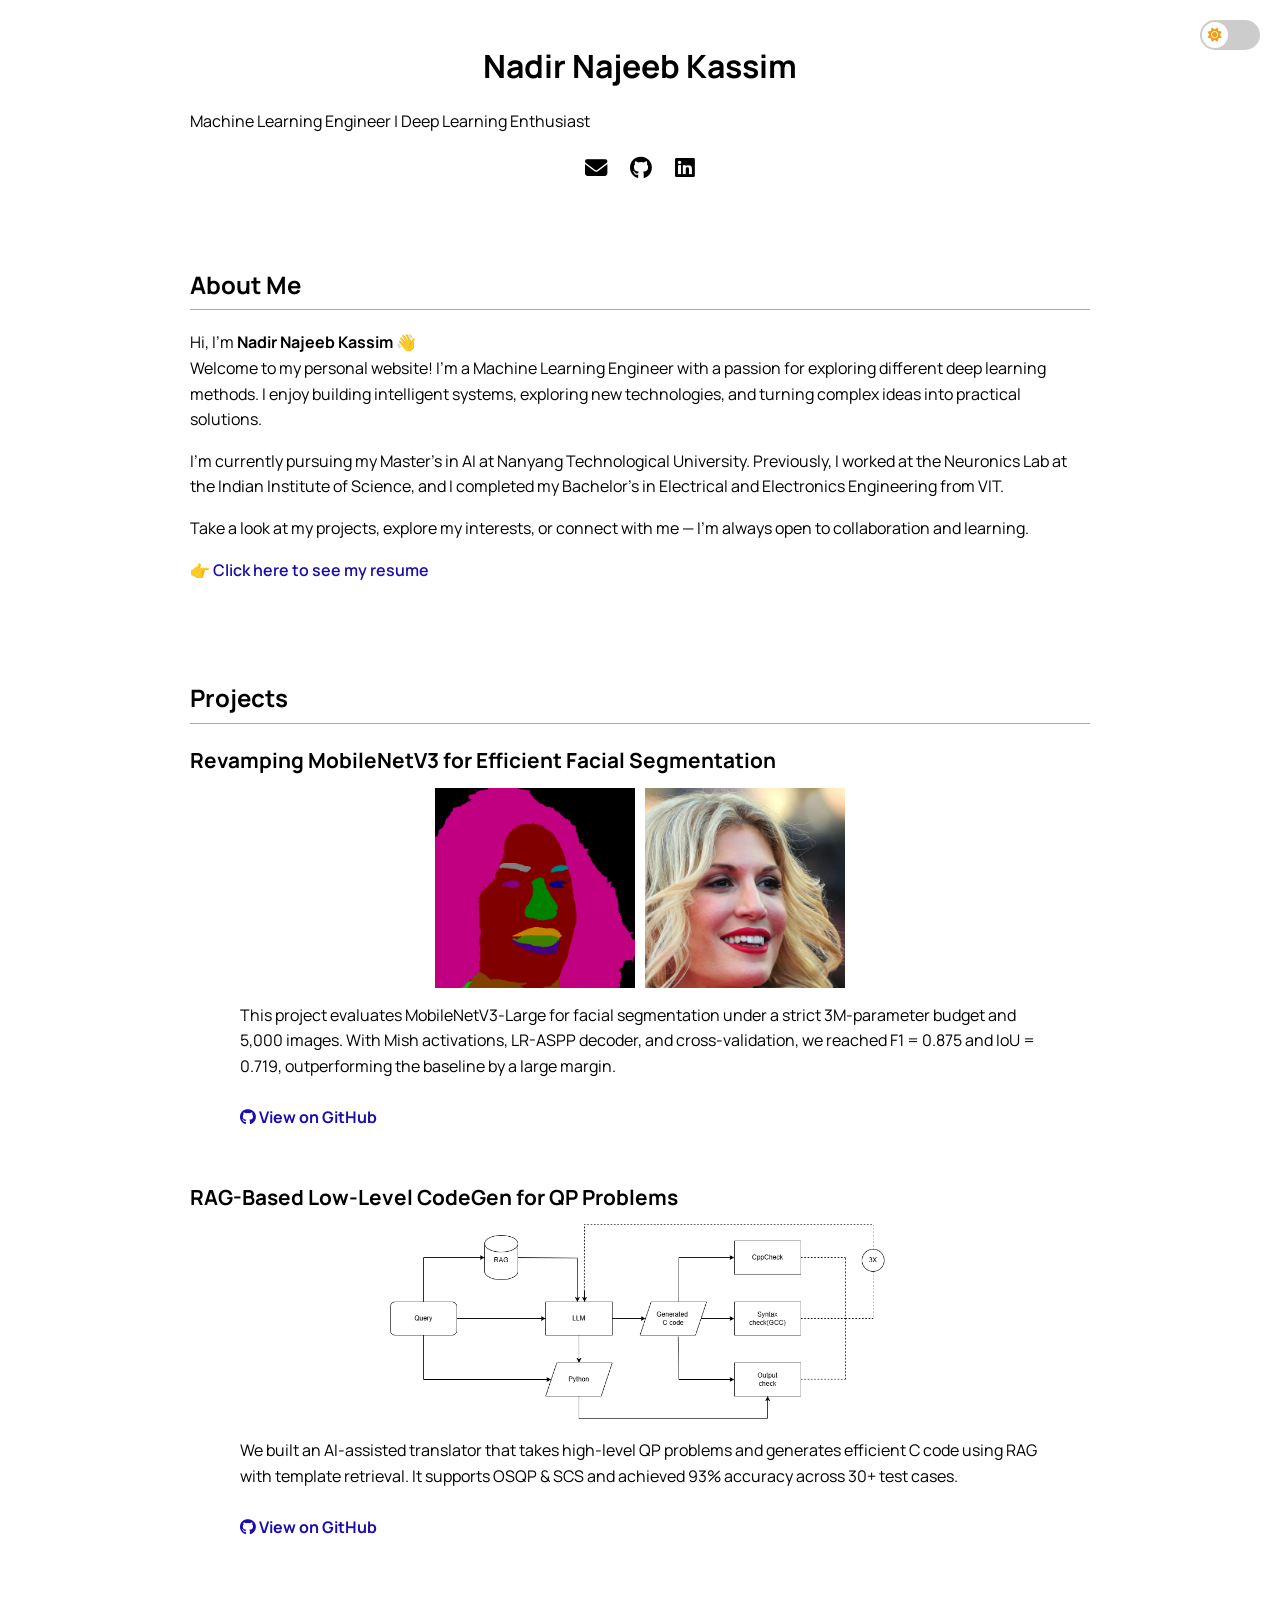
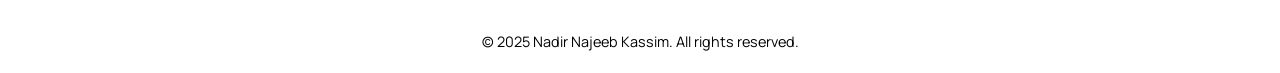
==== index.html @ 5931d1f2 "Add elements" ====
<!DOCTYPE html>
<html lang="en">
<head>
  <meta charset="UTF-8" />
  <meta name="viewport" content="width=device-width, initial-scale=1" />
  <title>Nadir Najeeb Kassim | Portfolio</title>

  <!-- Google Fonts -->
  <link href="https://fonts.googleapis.com/css2?family=Manrope:wght@400;500;600;700&display=swap" rel="stylesheet" />

  <!-- External CSS -->
  <link rel="stylesheet" href="style.css" />

  <!-- Font Awesome Icons -->
  <link rel="stylesheet" href="https://cdnjs.cloudflare.com/ajax/libs/font-awesome/6.5.0/css/all.min.css" />
</head>
<body>

  <header>
    <label class="fancy-toggle">
      <input type="checkbox" id="theme-toggle" onchange="toggleMode()" />
      <span class="slider">
        <span class="knob">
          <i class="fas fa-sun"></i>
        </span>
      </span>
    </label>

    <h1>Nadir Najeeb Kassim</h1>
    <p>Machine Learning Engineer | Deep Learning Enthusiast</p>

    <div class="social-links">
      <a href="mailto:nadir@example.com" target="_blank" aria-label="Email"><i class="fas fa-envelope"></i></a>
      <a href="https://github.com/nadirnajeeb" target="_blank" aria-label="GitHub"><i class="fab fa-github"></i></a>
      <a href="https://linkedin.com/in/nadirnajeeb" target="_blank" aria-label="LinkedIn"><i class="fab fa-linkedin"></i></a>
    </div>
  </header>

  <section>
    <h2>About Me</h2>
    <p>
      Hi, I’m <strong>Nadir Najeeb Kassim</strong> 👋<br>
      Welcome to my personal website! I'm a Machine Learning Engineer with a passion for exploring different deep learning methods. I enjoy building intelligent systems, exploring new technologies, and turning complex ideas into practical solutions.
    </p>
    <p>
      I’m currently pursuing my Master’s in AI at Nanyang Technological University. Previously, I worked at the Neuronics Lab at the Indian Institute of Science, and I completed my Bachelor's in Electrical and Electronics Engineering from VIT.
    </p>
    <p>
      Take a look at my projects, explore my interests, or connect with me — I’m always open to collaboration and learning.
    </p>
    <p>
      <a href="Nadir_Najeeb_Kassim_Resume.pdf" target="_blank" class="resume-link">👉 Click here to see my resume</a>
    </p>
  </section>

  <section>
    <h2>Projects</h2>

    <div class="project-block">
      <h3 class="project-title">Revamping MobileNetV3 for Efficient Facial Segmentation</h3>
      <div class="project-image-wrapper">
        <img src="images/6401.png" alt="Segmentation 1" class="project1-img">
        <img src="images/6401_gt.jpg" alt="Segmentation GT" class="project1-img">
      </div>
      <p class="project-description">
        This project evaluates MobileNetV3-Large for facial segmentation under a strict 3M-parameter budget and 5,000 images. With Mish activations, LR-ASPP decoder, and cross-validation, we reached F1 = 0.875 and IoU = 0.719, outperforming the baseline by a large margin.
        <br><br>
        <a href="https://github.com/nadirnajeeb/smart-object-detector" target="_blank"><i class="fab fa-github"></i> View on GitHub</a>
      </p>
    </div>

    <div class="project-block">
      <h3 class="project-title">RAG-Based Low-Level CodeGen for QP Problems</h3>
      <div class="project-image-wrapper">
        <img src="images/rag.jpg" alt="RAG Diagram" class="project2-img">
      </div>
      <p class="project-description">
        We built an AI-assisted translator that takes high-level QP problems and generates efficient C code using RAG with template retrieval. It supports OSQP & SCS and achieved 93% accuracy across 30+ test cases.
        <br><br>
        <a href="https://github.com/nadirnajeeb/smart-object-detector" target="_blank"><i class="fab fa-github"></i> View on GitHub</a>
      </p>
    </div>

  </section>

  <footer>
    &copy; 2025 Nadir Najeeb Kassim. All rights reserved.
  </footer>

  <script src="script.js"></script>
</body>
</html>
---- style.css ----
:root {
  --bg-color: #ffffff;
  --text-color: #000000;
  --link-color: #1a0dab;
}

body.dark-mode {
  --bg-color: #121212;
  --text-color: #e0e0e0;
  --link-color: #8ab4f8;
}

body {
  margin: 0;
  padding: 0;
  font-family: 'Manrope', sans-serif;
  background-color: var(--bg-color);
  color: var(--text-color);
  transition: background-color 0.3s, color 0.3s;
  line-height: 1.6;
}

/* Header and Sections */
header, section, footer {
  padding: 20px;
  max-width: 900px;
  margin: auto;
}

h1 {
  margin-bottom: 0;
  font-size: 2em;
  text-align: center;
}

h2 {
  border-bottom: 1px solid #aaa;
  padding-bottom: 5px;
  margin-top: 40px;
}

/* Social Links */
.social-links {
  margin-top: 10px;
  text-align: center;
}

.social-links a {
  margin: 0 10px;
  color: var(--text-color);
  font-size: 1.4em;
  transition: color 0.3s;
}

.social-links a:hover {
  color: var(--link-color);
}

/* Resume Link */
.resume-link {
  font-weight: 600;
  color: var(--link-color);
  text-decoration: none;
}

.resume-link:hover {
  text-decoration: underline;
}

/* Projects Section */
.project-block {
  margin-bottom: 50px;
}

.project-title {
  text-align: left;
  font-size: 1.3em;
  margin-bottom: 10px;
}

.project-image-wrapper {
  display: flex;
  justify-content: center;
  flex-wrap: wrap;
  gap: 10px;
  margin-bottom: 15px;
}

.project1-img {
  width: 200px;
}

.project2-img {
  width: 100%;
  max-width: 500px;
}
.project-description {
  text-align: left;
  font-size: 1em;
  max-width: 800px;
  margin: auto;
}

.project-description a {
  color: var(--link-color);
  text-decoration: none;
  font-weight: bold;
}

.project-description a:hover {
  text-decoration: underline;
}

/* Footer */
footer {
  text-align: center;
  padding: 20px;
  font-size: 0.9em;
  color: var(--text-color);
}

/* Fancy Toggle Switch */
.fancy-toggle {
  position: absolute;
  top: 20px;
  right: 20px;
  width: 60px;
  height: 30px;
}

.fancy-toggle input {
  display: none;
}

.fancy-toggle .slider {
  background-color: #ccc;
  border-radius: 30px;
  width: 100%;
  height: 100%;
  display: block;
  position: relative;
  transition: background-color 0.3s;
}

.fancy-toggle .knob {
  position: absolute;
  top: 2px;
  left: 2px;
  width: 26px;
  height: 26px;
  background: white;
  border-radius: 50%;
  display: flex;
  align-items: center;
  justify-content: center;
  transition: left 0.3s ease;
  font-size: 14px;
  color: #f39c12;
}

.fancy-toggle input:checked + .slider {
  background-color: #4b5563;
}

.fancy-toggle input:checked + .slider .knob {
  left: 32px;
  color: #f1f1f1;
}

/* Mobile Responsive */
@media (max-width: 600px) {
  header, section, footer {
    padding: 15px;
  }

  h1 {
    font-size: 1.6em;
  }

  .fancy-toggle {
    top: 10px;
    right: 10px;
    transform: scale(0.85);
  }

  .project-title {
    text-align: center;
  }

  .project-description {
    padding: 0 10px;
  }

  .project-image {
    width: 100%;
    max-width: 100%;
  }
}
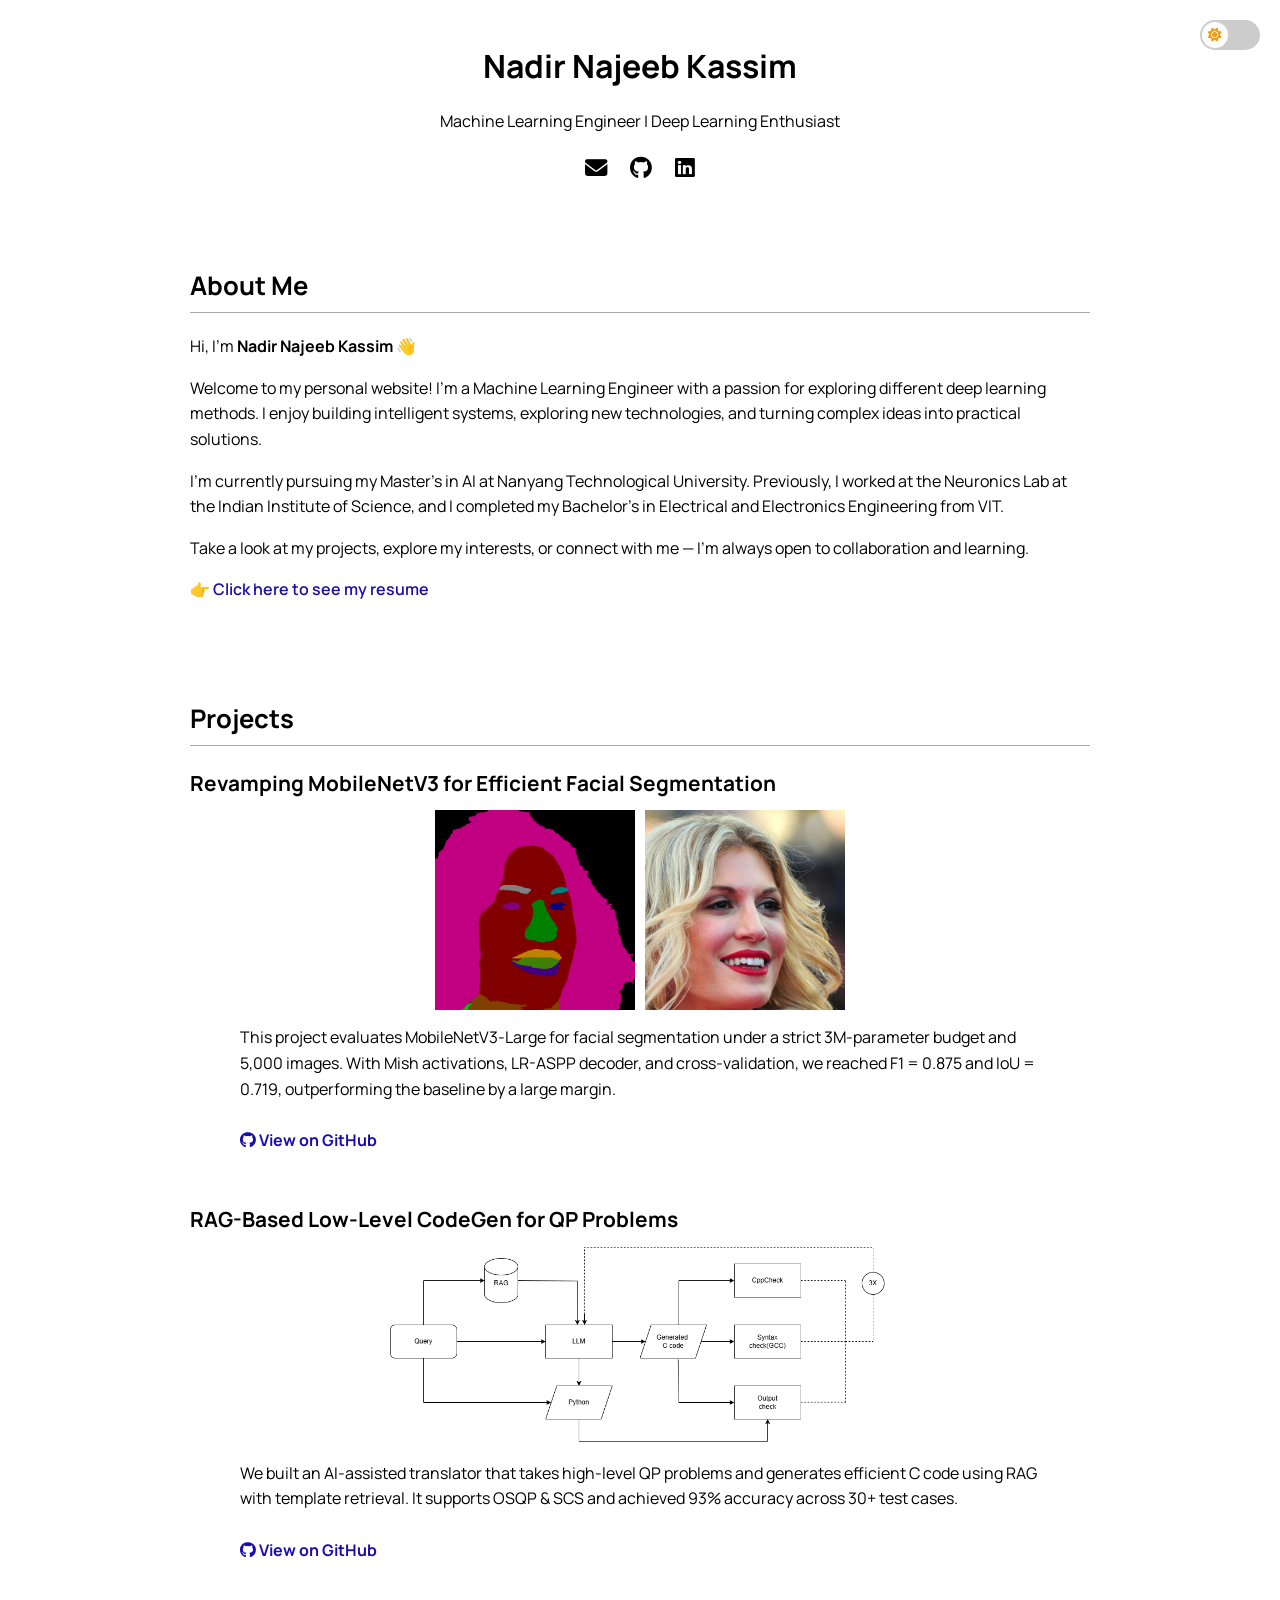
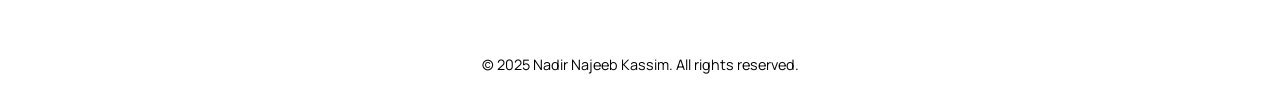
==== commit 62e81654: "Add elements" ====
--- a/index.html
+++ b/index.html
@@ -27,7 +27,7 @@
     </label>
 
     <h1>Nadir Najeeb Kassim</h1>
-    <p>Machine Learning Engineer | Deep Learning Enthusiast</p>
+    <p style="text-align: center;">Machine Learning Engineer | Deep Learning Enthusiast</p>
 
     <div class="social-links">
       <a href="mailto:nadir@example.com" target="_blank" aria-label="Email"><i class="fas fa-envelope"></i></a>
@@ -40,6 +40,8 @@
     <h2>About Me</h2>
     <p>
       Hi, I’m <strong>Nadir Najeeb Kassim</strong> 👋<br>
+    </p>
+    </p>
       Welcome to my personal website! I'm a Machine Learning Engineer with a passion for exploring different deep learning methods. I enjoy building intelligent systems, exploring new technologies, and turning complex ideas into practical solutions.
     </p>
     <p>
--- a/style.css
+++ b/style.css
@@ -1,3 +1,6 @@
+/* ──────────────────────────────────────────────
+   Theme Variables
+────────────────────────────────────────────── */
 :root {
   --bg-color: #ffffff;
   --text-color: #000000;
@@ -10,6 +13,9 @@
   --link-color: #8ab4f8;
 }
 
+/* ──────────────────────────────────────────────
+   Base Styling
+────────────────────────────────────────────── */
 body {
   margin: 0;
   padding: 0;
@@ -20,7 +26,6 @@
   line-height: 1.6;
 }
 
-/* Header and Sections */
 header, section, footer {
   padding: 20px;
   max-width: 900px;
@@ -37,9 +42,13 @@
   border-bottom: 1px solid #aaa;
   padding-bottom: 5px;
   margin-top: 40px;
-}
-
-/* Social Links */
+  font-size: 1.6em;
+  text-align: left;
+}
+
+/* ──────────────────────────────────────────────
+   Social Links
+────────────────────────────────────────────── */
 .social-links {
   margin-top: 10px;
   text-align: center;
@@ -56,7 +65,9 @@
   color: var(--link-color);
 }
 
-/* Resume Link */
+/* ──────────────────────────────────────────────
+   Resume Link
+────────────────────────────────────────────── */
 .resume-link {
   font-weight: 600;
   color: var(--link-color);
@@ -67,7 +78,9 @@
   text-decoration: underline;
 }
 
-/* Projects Section */
+/* ──────────────────────────────────────────────
+   Projects Section
+────────────────────────────────────────────── */
 .project-block {
   margin-bottom: 50px;
 }
@@ -86,6 +99,15 @@
   margin-bottom: 15px;
 }
 
+.project-image {
+  max-width: 100%;
+  width: 300px;
+  height: auto;
+  border-radius: 8px;
+  object-fit: cover;
+}
+
+/* Custom Sizes for Individual Projects */
 .project1-img {
   width: 200px;
 }
@@ -94,6 +116,7 @@
   width: 100%;
   max-width: 500px;
 }
+
 .project-description {
   text-align: left;
   font-size: 1em;
@@ -111,7 +134,9 @@
   text-decoration: underline;
 }
 
-/* Footer */
+/* ──────────────────────────────────────────────
+   Footer
+────────────────────────────────────────────── */
 footer {
   text-align: center;
   padding: 20px;
@@ -119,7 +144,9 @@
   color: var(--text-color);
 }
 
-/* Fancy Toggle Switch */
+/* ──────────────────────────────────────────────
+   Fancy Theme Toggle Switch
+────────────────────────────────────────────── */
 .fancy-toggle {
   position: absolute;
   top: 20px;
@@ -167,14 +194,22 @@
   color: #f1f1f1;
 }
 
-/* Mobile Responsive */
+/* ──────────────────────────────────────────────
+   Mobile Responsive Styles
+────────────────────────────────────────────── */
 @media (max-width: 600px) {
   header, section, footer {
     padding: 15px;
   }
 
   h1 {
-    font-size: 1.6em;
+    font-size: 1.5em;
+    text-align: center;
+  }
+
+  h2 {
+    font-size: 1.2em;
+    text-align: center;
   }
 
   .fancy-toggle {
@@ -183,16 +218,45 @@
     transform: scale(0.85);
   }
 
+  .social-links {
+    text-align: center;
+    margin-top: 10px;
+  }
+
+  .social-links a {
+    font-size: 1.2em;
+    margin: 0 8px;
+  }
+
   .project-title {
     text-align: center;
+    font-size: 1.1em;
+  }
+
+  .project-image-wrapper {
+    flex-direction: column;
+    align-items: center;
+    gap: 10px;
+  }
+
+  .project-image {
+    width: 100%;
+    max-width: 90vw;
+    height: auto;
+  }
+
+  .project1-img {
+    width: 80%;
+    max-width: 200px;
+  }
+
+  .project2-img {
+    width: 100%;
+    max-width: 90vw;
   }
 
   .project-description {
     padding: 0 10px;
-  }
-
-  .project-image {
-    width: 100%;
-    max-width: 100%;
-  }
-}
+    font-size: 0.95em;
+  }
+}
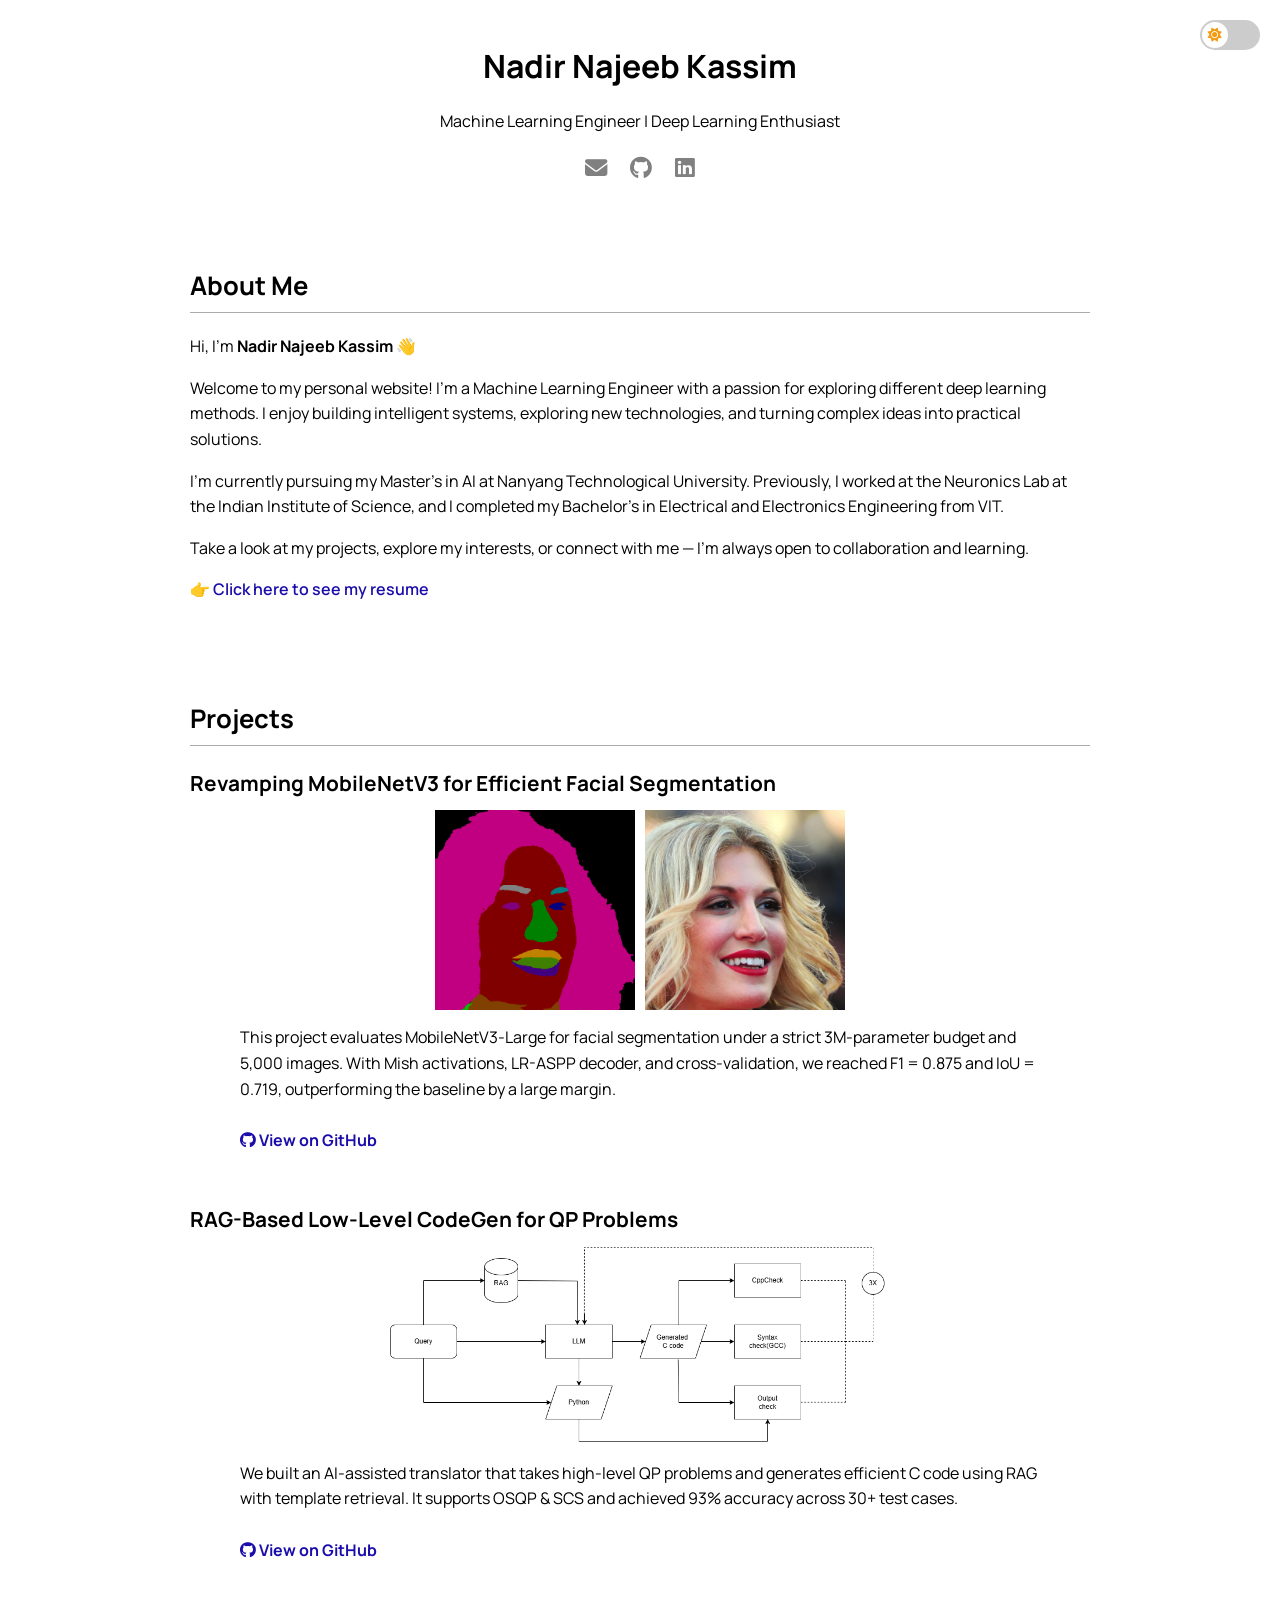
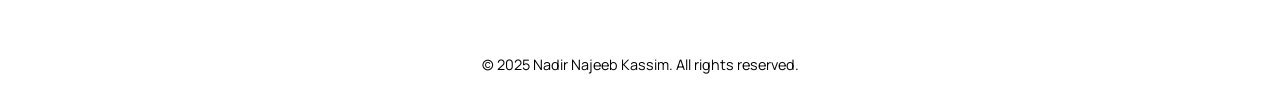
==== commit 5295b789: "Add elements" ====
--- a/index.html
+++ b/index.html
@@ -51,7 +51,7 @@
       Take a look at my projects, explore my interests, or connect with me — I’m always open to collaboration and learning.
     </p>
     <p>
-      <a href="Nadir_Najeeb_Kassim_Resume.pdf" target="_blank" class="resume-link">👉 Click here to see my resume</a>
+      <a href="files/Nadir_Najeeb_Kassim_Resume.pdf" target="_blank" class="resume-link">👉 Click here to see my resume</a>
     </p>
   </section>
 
--- a/style.css
+++ b/style.css
@@ -56,7 +56,7 @@
 
 .social-links a {
   margin: 0 10px;
-  color: var(--text-color);
+  color: gray;
   font-size: 1.4em;
   transition: color 0.3s;
 }
@@ -191,7 +191,7 @@
 
 .fancy-toggle input:checked + .slider .knob {
   left: 32px;
-  color: #f1f1f1;
+  color: #292525;
 }
 
 /* ──────────────────────────────────────────────
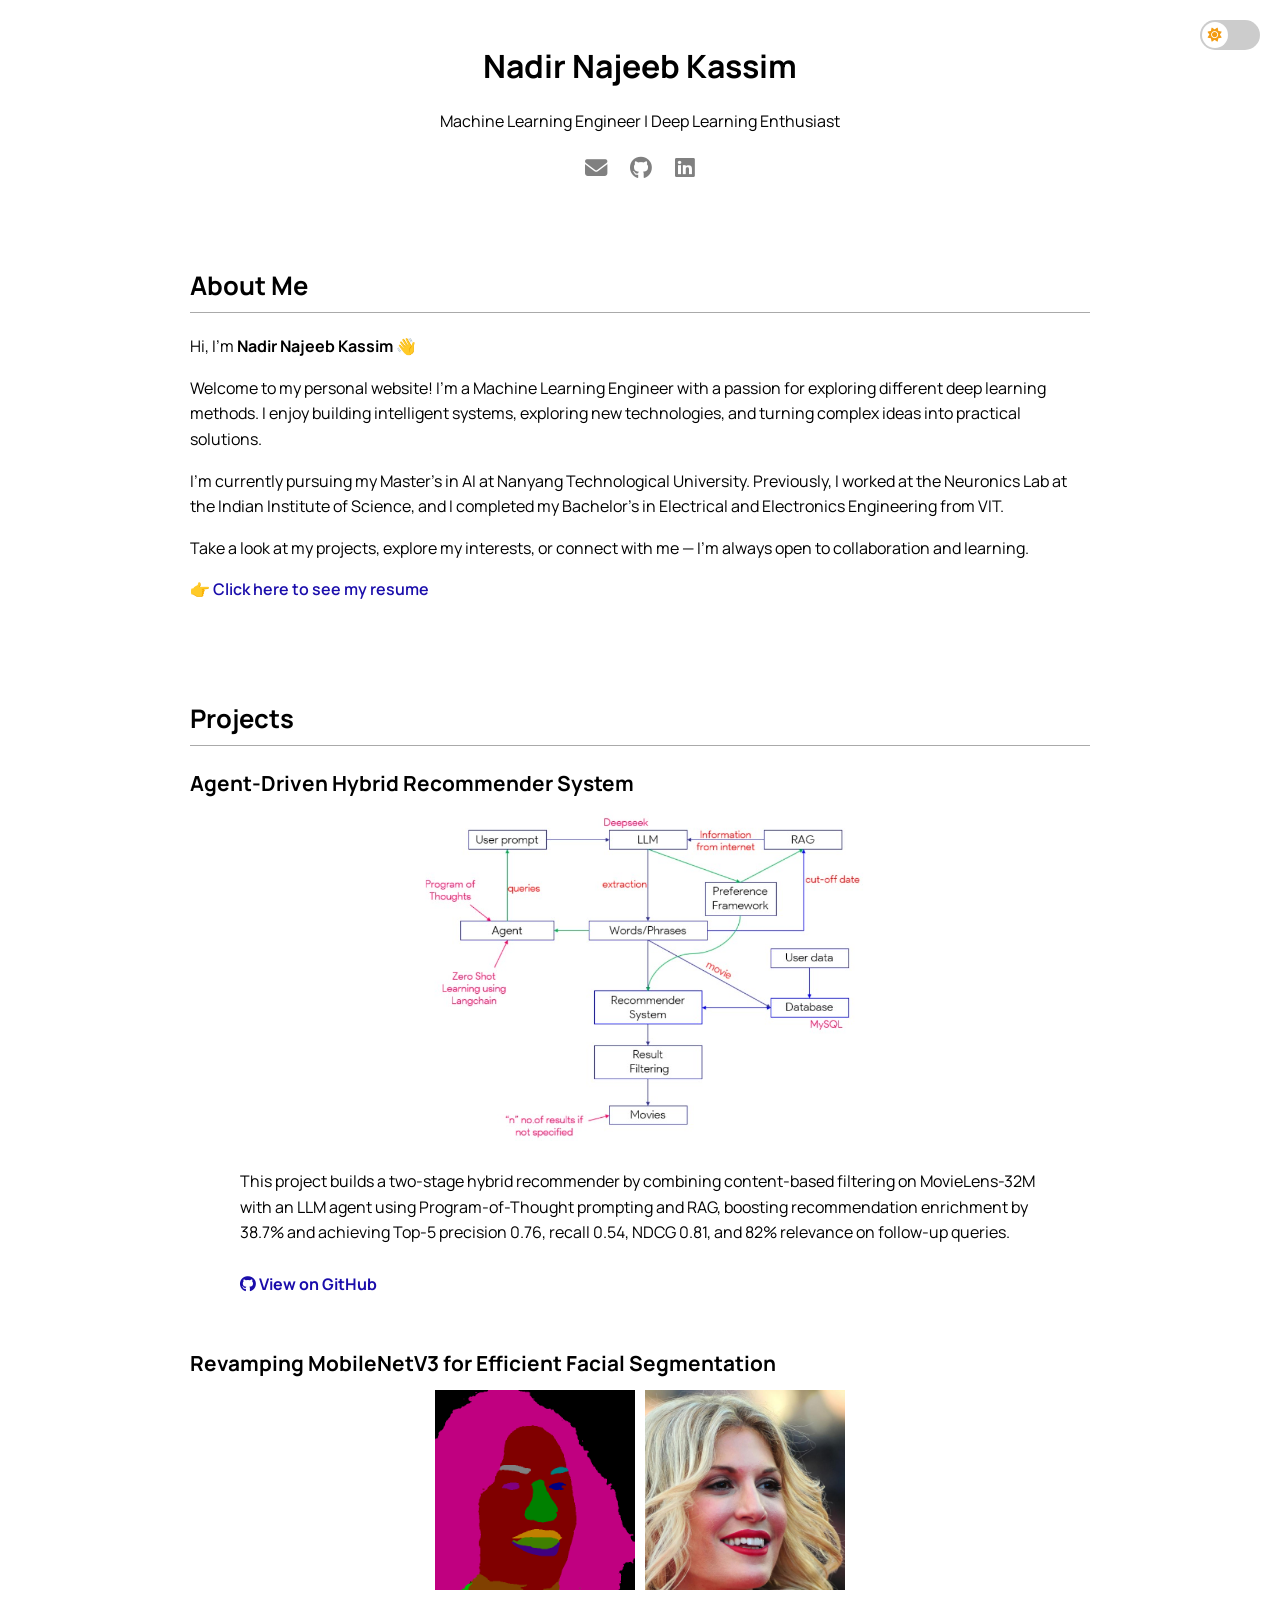
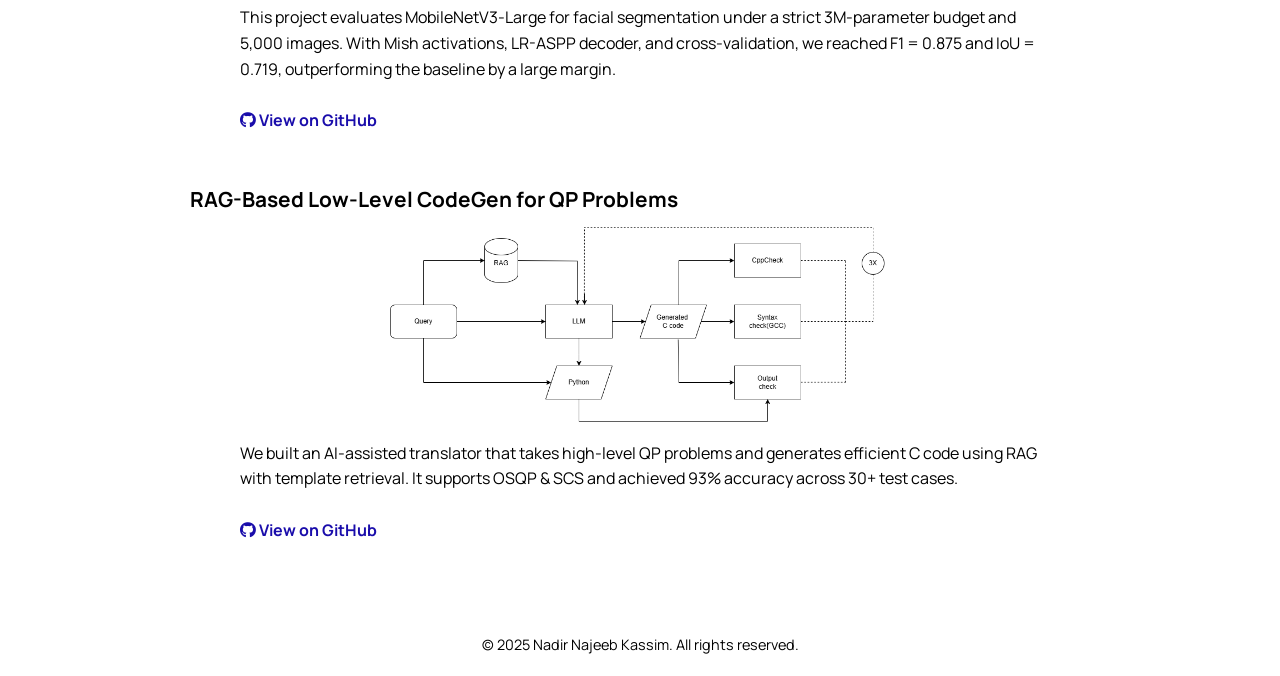
==== commit 3f00f003: "added one project" ====
--- a/index.html
+++ b/index.html
@@ -51,12 +51,25 @@
       Take a look at my projects, explore my interests, or connect with me — I’m always open to collaboration and learning.
     </p>
     <p>
-      <a href="files/Nadir_Najeeb_Kassim_Resume.pdf" target="_blank" class="resume-link">👉 Click here to see my resume</a>
+      👉
+      <a href="files/Nadir_Najeeb_Kassim_Resume.pdf" target="_blank" class="resume-link"> Click here to see my resume</a>
     </p>
   </section>
 
   <section>
     <h2>Projects</h2>
+
+    <div class="project-block">
+      <h3 class="project-title">Agent-Driven Hybrid Recommender System</h3>
+      <div class="project-image-wrapper">
+        <img src="images/agent.jpg" alt="Agent" class="project2-img">
+      </div>
+      <p class="project-description">
+        This project builds a two-stage hybrid recommender by combining content-based filtering on MovieLens-32M with an LLM agent using Program-of-Thought prompting and RAG, boosting recommendation enrichment by 38.7% and achieving Top-5 precision 0.76, recall 0.54, NDCG 0.81, and 82% relevance on follow-up queries.
+        <br><br>
+        <a href="https://github.com/nadirnajeeb/smart-object-detector" target="_blank"><i class="fab fa-github"></i> View on GitHub</a>
+      </p>
+    </div>
 
     <div class="project-block">
       <h3 class="project-title">Revamping MobileNetV3 for Efficient Facial Segmentation</h3>
@@ -91,4 +104,4 @@
 
   <script src="script.js"></script>
 </body>
-</html>
+</html>
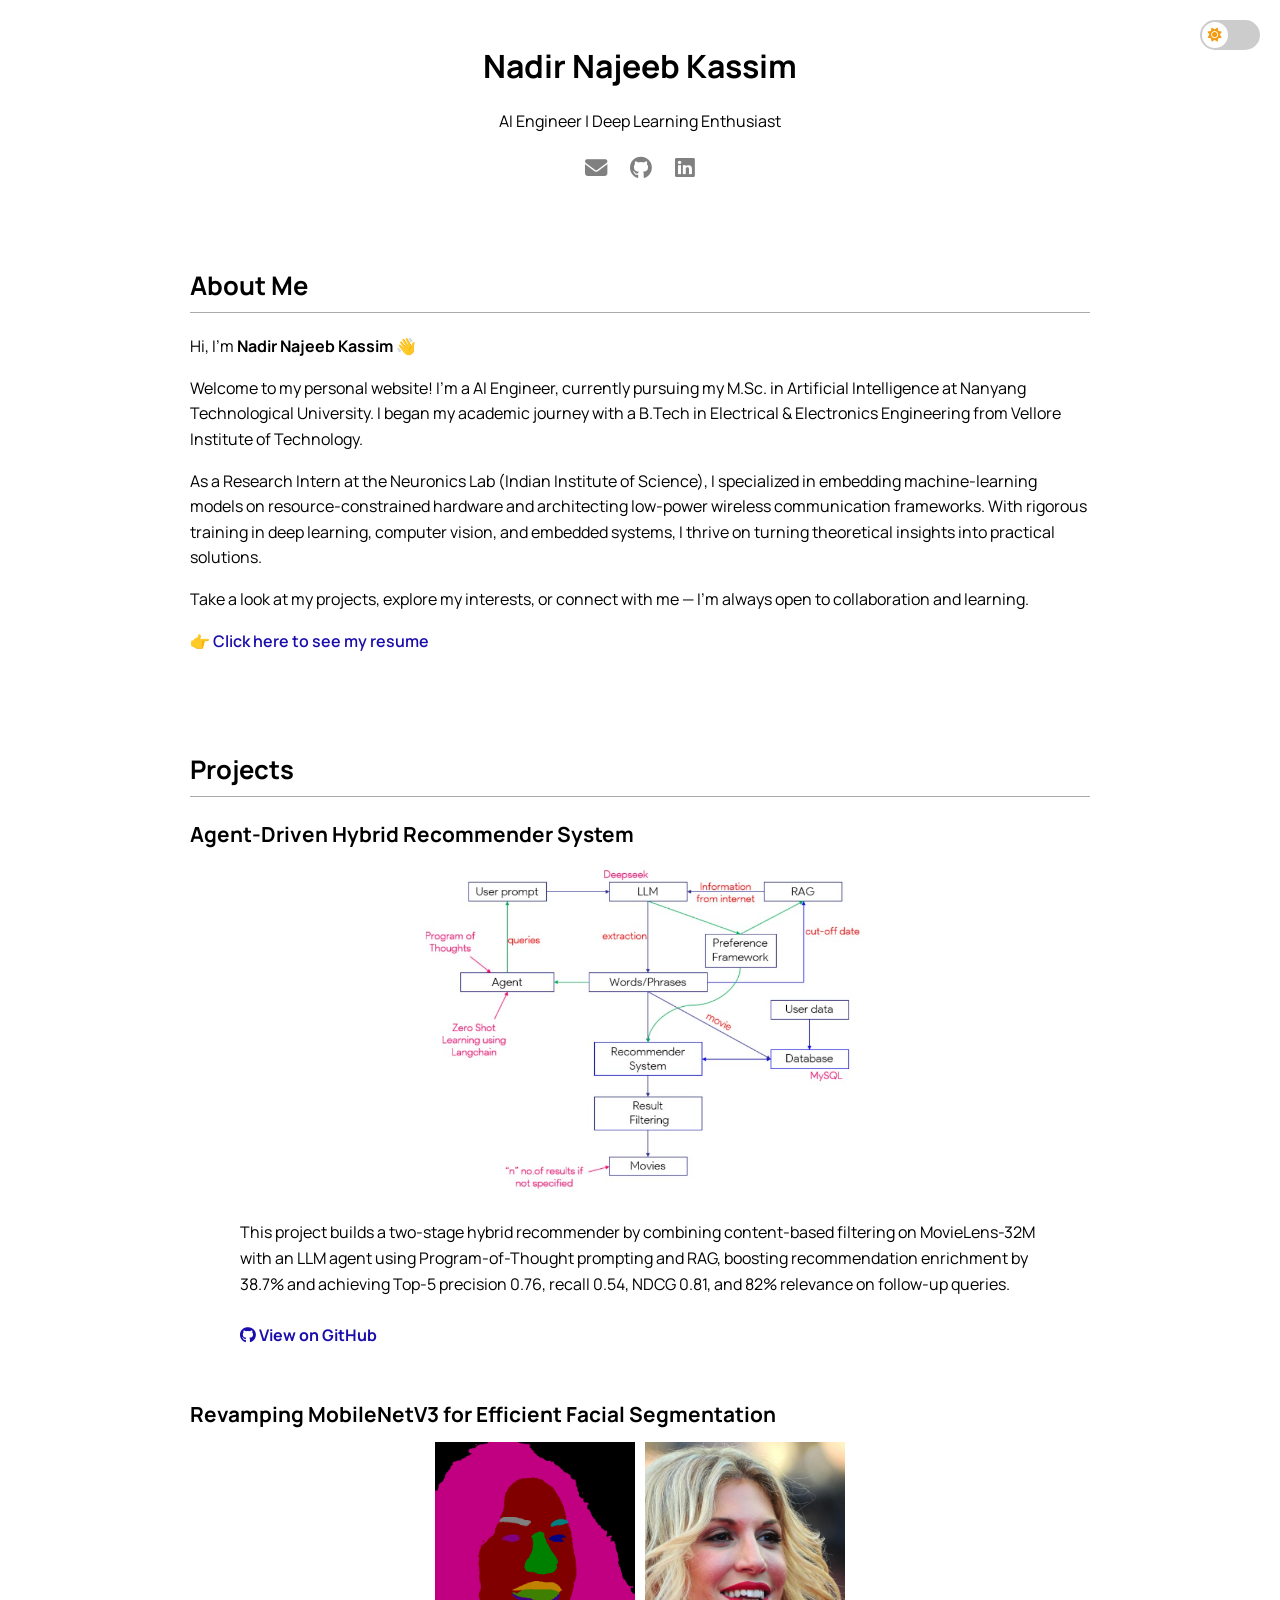
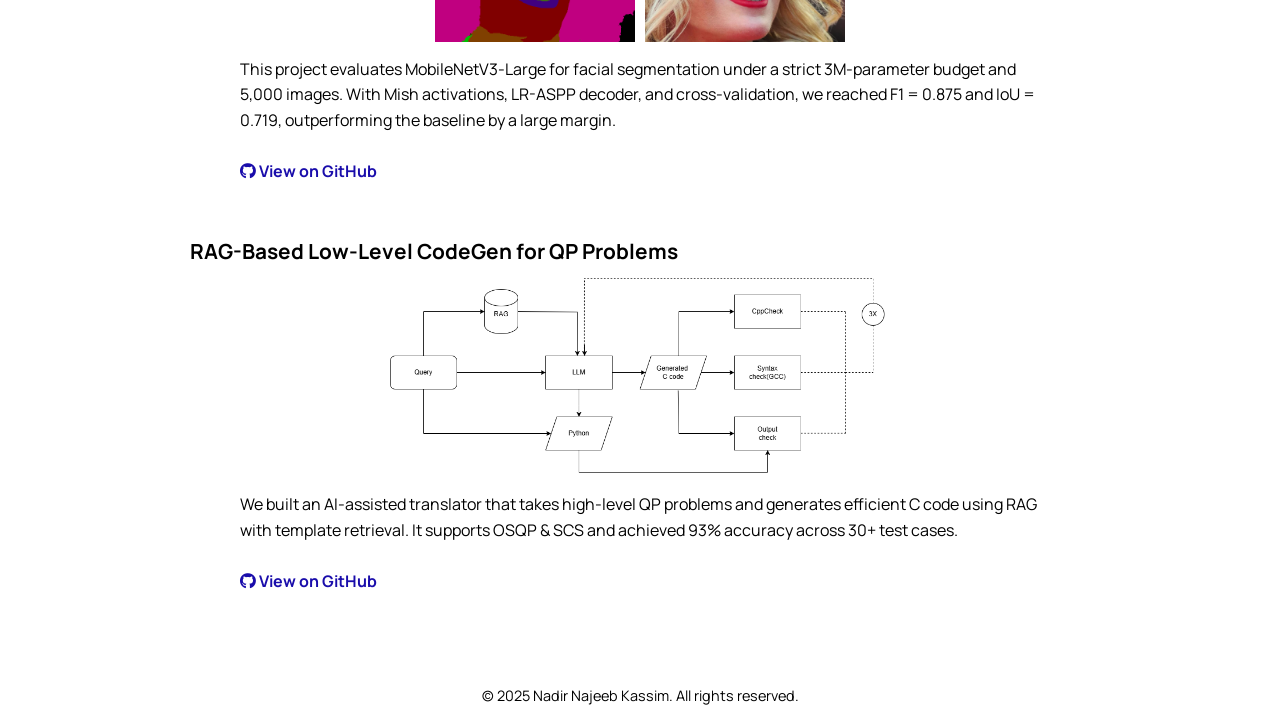
==== commit cb40b778: "edits" ====
--- a/index.html
+++ b/index.html
@@ -27,7 +27,7 @@
     </label>
 
     <h1>Nadir Najeeb Kassim</h1>
-    <p style="text-align: center;">Machine Learning Engineer | Deep Learning Enthusiast</p>
+    <p style="text-align: center;">AI Engineer | Deep Learning Enthusiast</p>
 
     <div class="social-links">
       <a href="mailto:nadir@example.com" target="_blank" aria-label="Email"><i class="fas fa-envelope"></i></a>
@@ -42,10 +42,10 @@
       Hi, I’m <strong>Nadir Najeeb Kassim</strong> 👋<br>
     </p>
     </p>
-      Welcome to my personal website! I'm a Machine Learning Engineer with a passion for exploring different deep learning methods. I enjoy building intelligent systems, exploring new technologies, and turning complex ideas into practical solutions.
-    </p>
+    Welcome to my personal website! I’m a AI Engineer, currently pursuing my M.Sc. in Artificial Intelligence at Nanyang Technological University. I began my academic journey with a B.Tech in Electrical & Electronics Engineering from Vellore Institute of Technology.
+  </p>
     <p>
-      I’m currently pursuing my Master’s in AI at Nanyang Technological University. Previously, I worked at the Neuronics Lab at the Indian Institute of Science, and I completed my Bachelor's in Electrical and Electronics Engineering from VIT.
+      As a Research Intern at the Neuronics Lab (Indian Institute of Science), I specialized in embedding machine-learning models on resource-constrained hardware and architecting low-power wireless communication frameworks. With rigorous training in deep learning, computer vision, and embedded systems, I thrive on turning theoretical insights into practical solutions.
     </p>
     <p>
       Take a look at my projects, explore my interests, or connect with me — I’m always open to collaboration and learning.
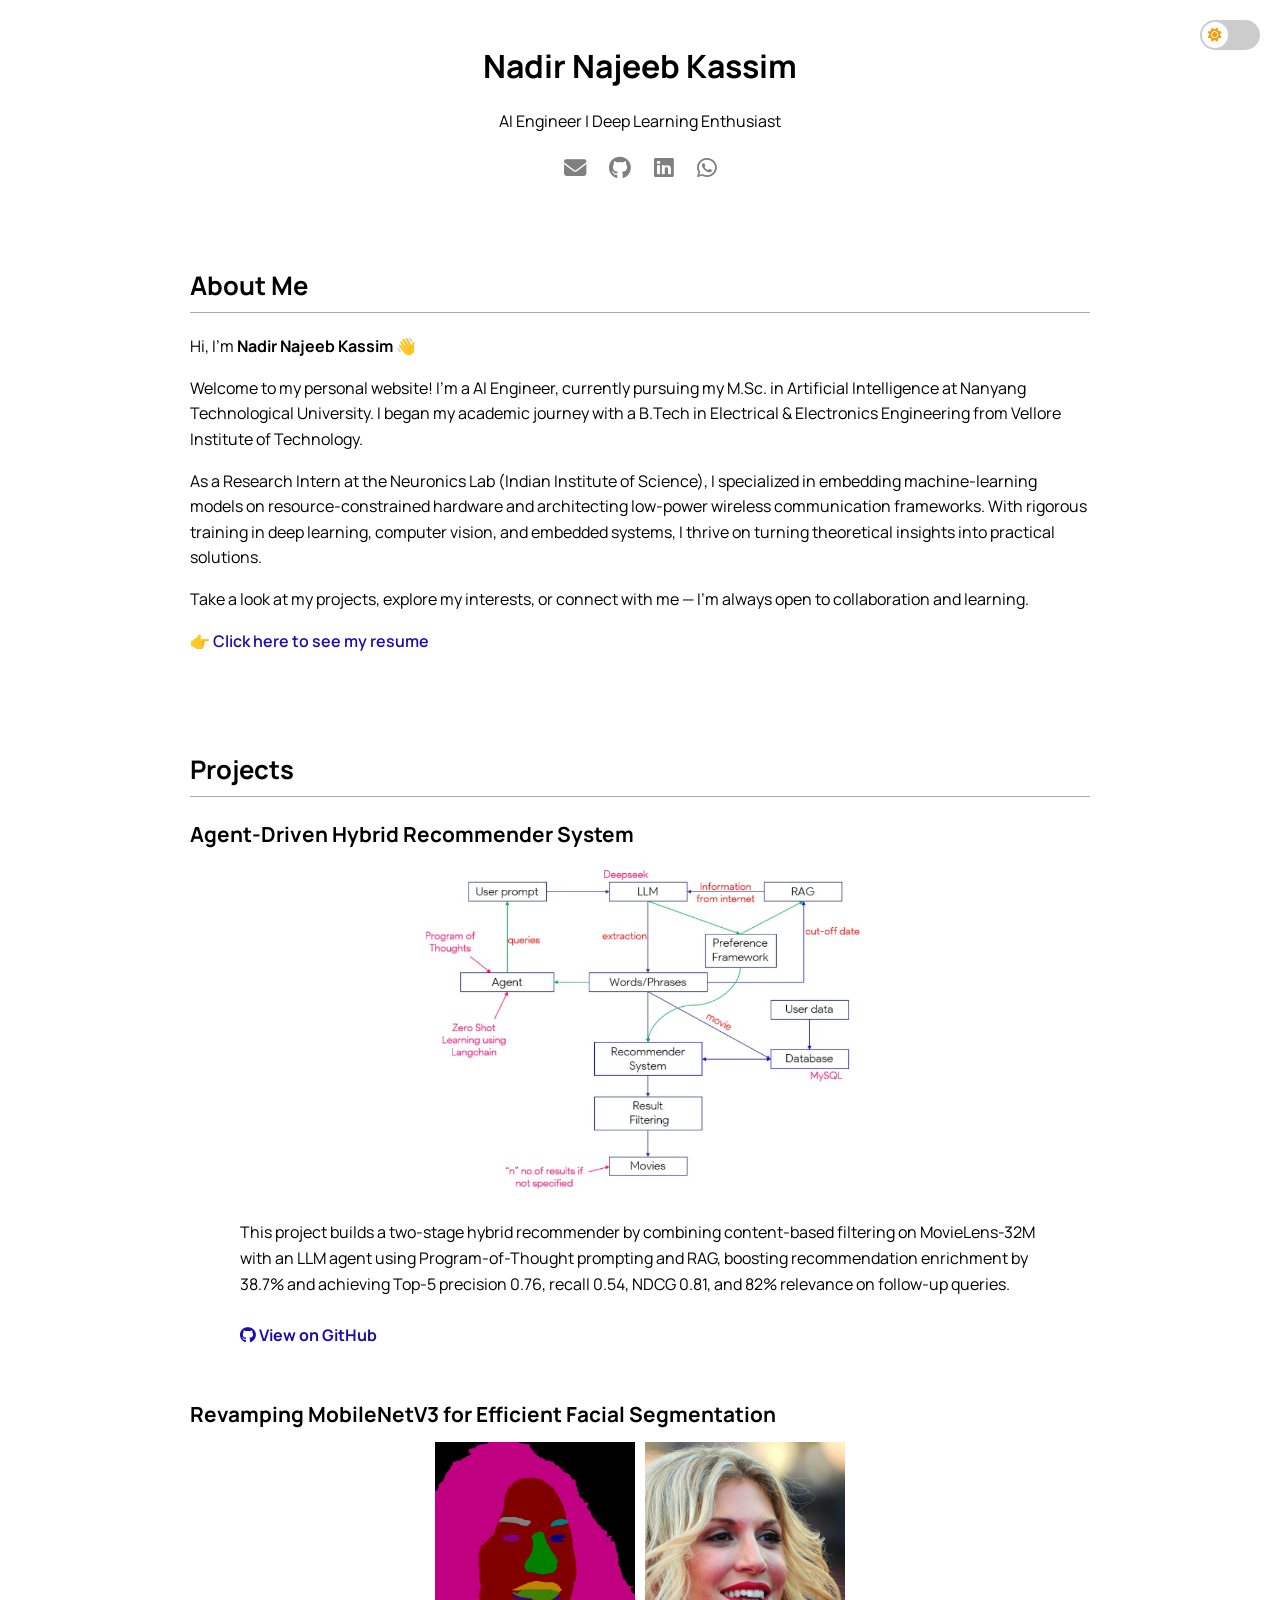
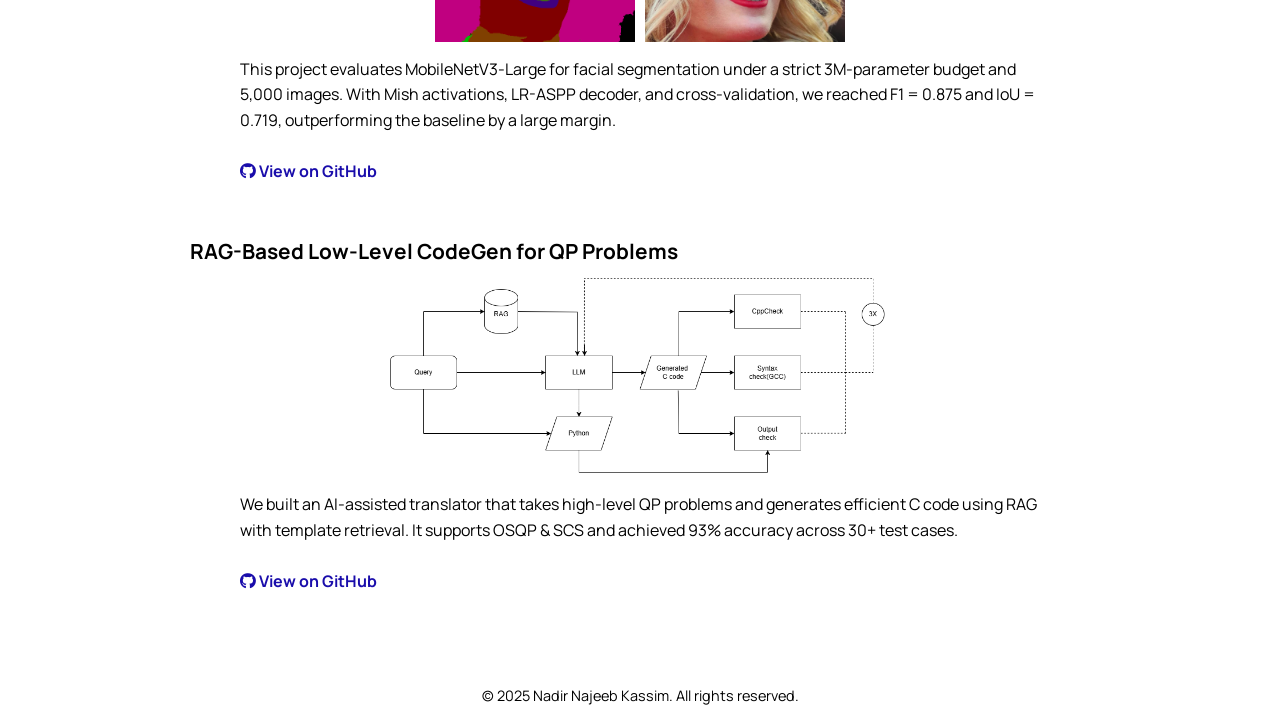
==== commit 617b21e1: "edits" ====
--- a/index.html
+++ b/index.html
@@ -30,9 +30,11 @@
     <p style="text-align: center;">AI Engineer | Deep Learning Enthusiast</p>
 
     <div class="social-links">
-      <a href="mailto:nadir@example.com" target="_blank" aria-label="Email"><i class="fas fa-envelope"></i></a>
-      <a href="https://github.com/nadirnajeeb" target="_blank" aria-label="GitHub"><i class="fab fa-github"></i></a>
-      <a href="https://linkedin.com/in/nadirnajeeb" target="_blank" aria-label="LinkedIn"><i class="fab fa-linkedin"></i></a>
+      <a href="mailto:nadirnnk@gmail.com" target="_blank" aria-label="Email"><i class="fas fa-envelope"></i></a>
+      <a href="https://github.com/nadirnnk" target="_blank" aria-label="GitHub"><i class="fab fa-github"></i></a>
+      <a href="https://linkedin.com/in/nadirnnk147" target="_blank" aria-label="LinkedIn"><i class="fab fa-linkedin"></i></a>
+      <a href="https://wa.me/+6589189982" target="_blank" aria-label="WhatsApp"><i class="fab fa-whatsapp"></i>
+      </a>
     </div>
   </header>
 
@@ -80,7 +82,7 @@
       <p class="project-description">
         This project evaluates MobileNetV3-Large for facial segmentation under a strict 3M-parameter budget and 5,000 images. With Mish activations, LR-ASPP decoder, and cross-validation, we reached F1 = 0.875 and IoU = 0.719, outperforming the baseline by a large margin.
         <br><br>
-        <a href="https://github.com/nadirnajeeb/smart-object-detector" target="_blank"><i class="fab fa-github"></i> View on GitHub</a>
+        <a href="https://github.com/nadirnnk/Revamping-MobileNet" target="_blank"><i class="fab fa-github"></i> View on GitHub</a>
       </p>
     </div>
 
@@ -92,7 +94,7 @@
       <p class="project-description">
         We built an AI-assisted translator that takes high-level QP problems and generates efficient C code using RAG with template retrieval. It supports OSQP & SCS and achieved 93% accuracy across 30+ test cases.
         <br><br>
-        <a href="https://github.com/nadirnajeeb/smart-object-detector" target="_blank"><i class="fab fa-github"></i> View on GitHub</a>
+        <a href="https://github.com/nadirnnk/Codegen-for-QP-problems" target="_blank"><i class="fab fa-github"></i> View on GitHub</a>
       </p>
     </div>
 
--- a/style.css
+++ b/style.css
@@ -197,7 +197,7 @@
 /* ──────────────────────────────────────────────
    Mobile Responsive Styles
 ────────────────────────────────────────────── */
-@media (max-width: 600px) {
+@media (max-width: 768px) {
   header, section, footer {
     padding: 15px;
   }
@@ -208,7 +208,7 @@
   }
 
   h2 {
-    font-size: 1.2em;
+    font-size: 1.0em;
     text-align: center;
   }
 
